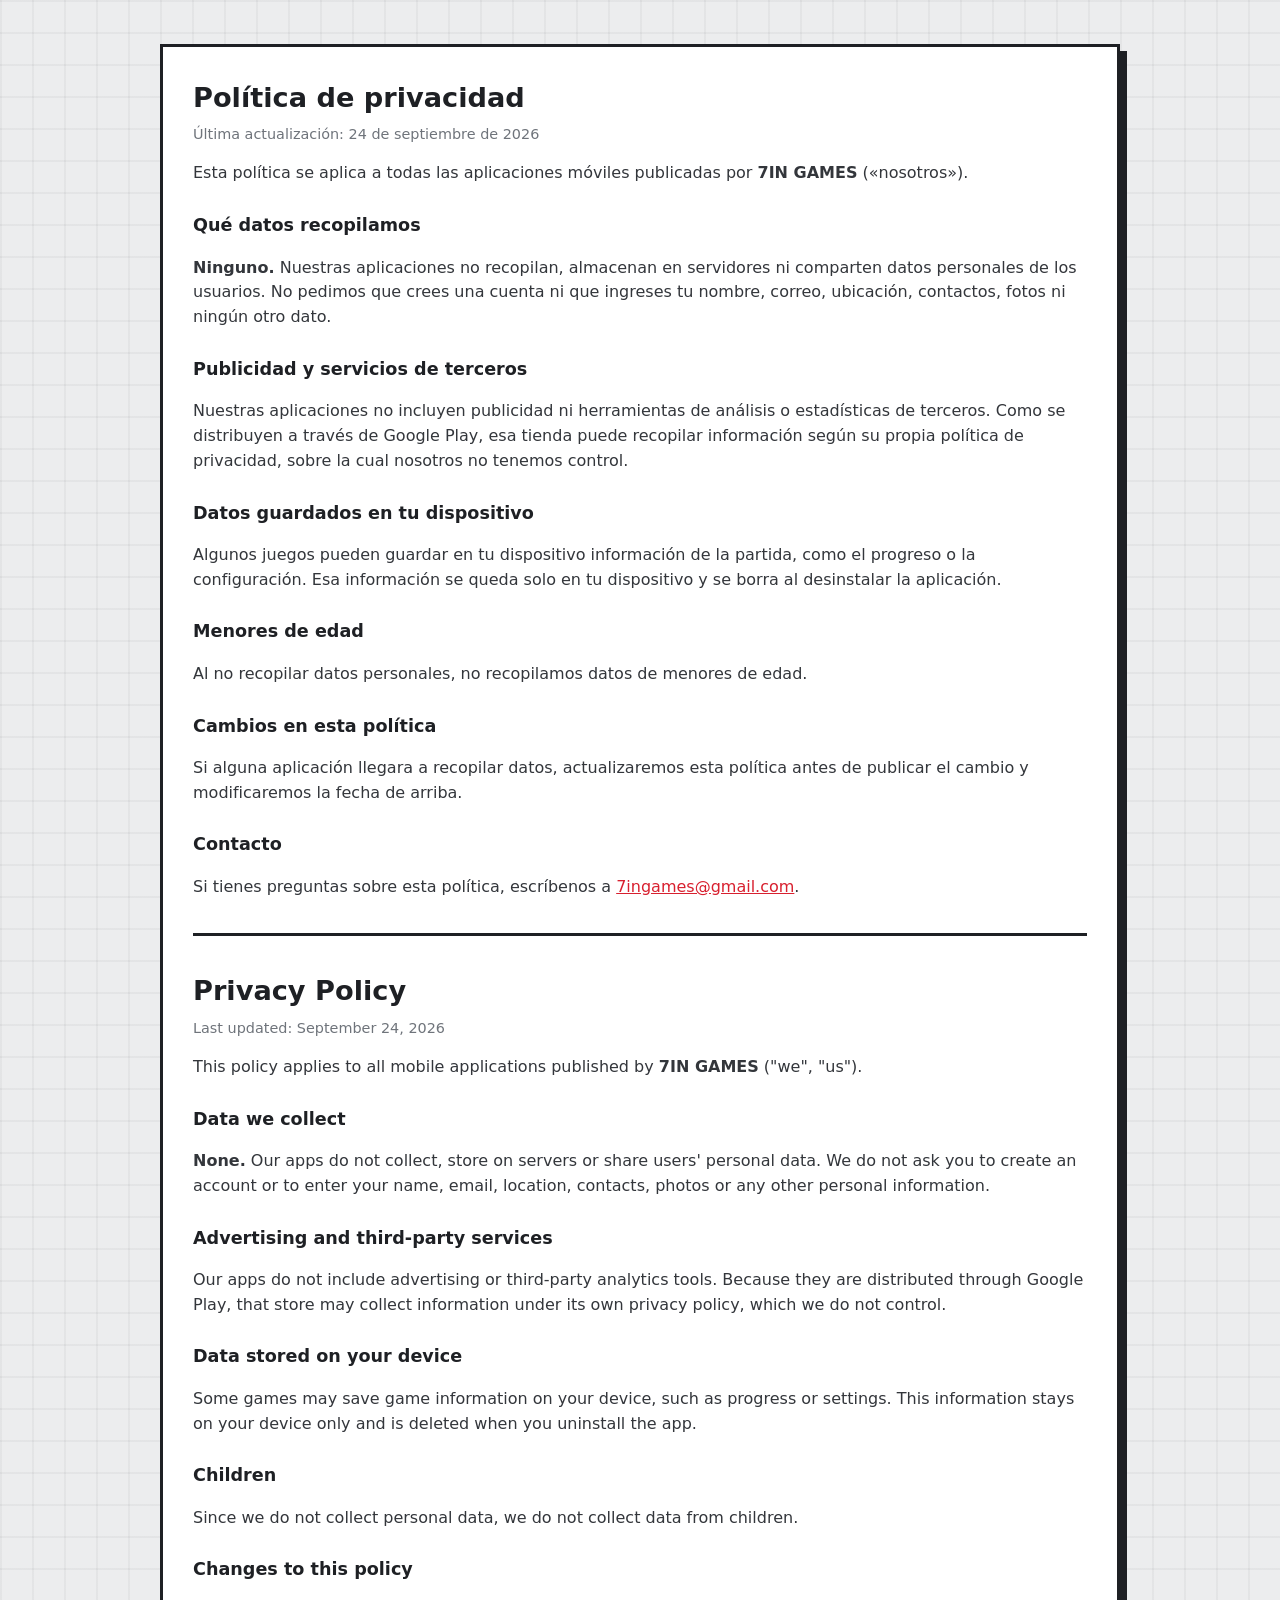
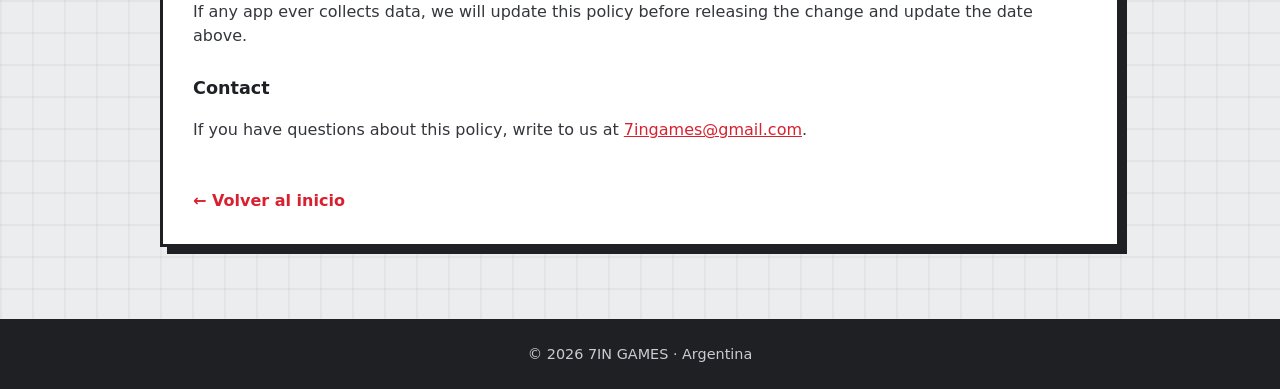
==== privacidad.html @ eb58a45b "Primera versión de la web de 7IN GAMES Página principal con estilo arcade retro (colores del logo ro" ====
<!doctype html>
<html lang="es">
<head>
<meta charset="utf-8">
<meta name="viewport" content="width=device-width, initial-scale=1">
<title>Política de privacidad · 7IN GAMES</title>
<meta name="description" content="Política de privacidad de las aplicaciones de 7IN GAMES. Nuestras apps no recopilan datos personales.">
<link rel="icon" type="image/png" href="logo/7ingames_rojo_icono512.png">
<link rel="stylesheet" href="style.css">
</head>
<body>
<main class="wrap">
  <div class="doc">

    <h1>Política de privacidad</h1>
    <p class="fecha">Última actualización: 24 de septiembre de 2026</p>

    <p>Esta política se aplica a todas las aplicaciones móviles publicadas por <b>7IN GAMES</b> («nosotros»).</p>

    <h2>Qué datos recopilamos</h2>
    <p><b>Ninguno.</b> Nuestras aplicaciones no recopilan, almacenan en servidores ni comparten datos personales de los usuarios. No pedimos que crees una cuenta ni que ingreses tu nombre, correo, ubicación, contactos, fotos ni ningún otro dato.</p>

    <h2>Publicidad y servicios de terceros</h2>
    <p>Nuestras aplicaciones no incluyen publicidad ni herramientas de análisis o estadísticas de terceros. Como se distribuyen a través de Google Play, esa tienda puede recopilar información según su propia política de privacidad, sobre la cual nosotros no tenemos control.</p>

    <h2>Datos guardados en tu dispositivo</h2>
    <p>Algunos juegos pueden guardar en tu dispositivo información de la partida, como el progreso o la configuración. Esa información se queda solo en tu dispositivo y se borra al desinstalar la aplicación.</p>

    <h2>Menores de edad</h2>
    <p>Al no recopilar datos personales, no recopilamos datos de menores de edad.</p>

    <h2>Cambios en esta política</h2>
    <p>Si alguna aplicación llegara a recopilar datos, actualizaremos esta política antes de publicar el cambio y modificaremos la fecha de arriba.</p>

    <h2>Contacto</h2>
    <p>Si tienes preguntas sobre esta política, escríbenos a <a href="mailto:7ingames@gmail.com">7ingames@gmail.com</a>.</p>

    <hr>

    <h1 lang="en">Privacy Policy</h1>
    <p class="fecha" lang="en">Last updated: September 24, 2026</p>

    <p lang="en">This policy applies to all mobile applications published by <b>7IN GAMES</b> ("we", "us").</p>

    <h2 lang="en">Data we collect</h2>
    <p lang="en"><b>None.</b> Our apps do not collect, store on servers or share users' personal data. We do not ask you to create an account or to enter your name, email, location, contacts, photos or any other personal information.</p>

    <h2 lang="en">Advertising and third-party services</h2>
    <p lang="en">Our apps do not include advertising or third-party analytics tools. Because they are distributed through Google Play, that store may collect information under its own privacy policy, which we do not control.</p>

    <h2 lang="en">Data stored on your device</h2>
    <p lang="en">Some games may save game information on your device, such as progress or settings. This information stays on your device only and is deleted when you uninstall the app.</p>

    <h2 lang="en">Children</h2>
    <p lang="en">Since we do not collect personal data, we do not collect data from children.</p>

    <h2 lang="en">Changes to this policy</h2>
    <p lang="en">If any app ever collects data, we will update this policy before releasing the change and update the date above.</p>

    <h2 lang="en">Contact</h2>
    <p lang="en">If you have questions about this policy, write to us at <a href="mailto:7ingames@gmail.com">7ingames@gmail.com</a>.</p>

    <a class="back" href="index.html">← Volver al inicio</a>
  </div>
</main>
<footer>
  <div class="wrap">© 2026 7IN GAMES · Argentina</div>
</footer>
</body>
</html>
---- style.css ----
:root {
  --plate: #ECEDEE;
  --ink: #D8202F;
  --ink-dark: #A9151F;
  --dark: #1E2024;
  --sub: #6F747B;
  --card: #FFFFFF;
}
* { box-sizing: border-box; }
html { scroll-behavior: smooth; }
body {
  margin: 0;
  background-color: var(--plate);
  background-image:
    linear-gradient(rgba(30, 32, 36, .045) 2px, transparent 2px),
    linear-gradient(90deg, rgba(30, 32, 36, .045) 2px, transparent 2px);
  background-size: 32px 32px;
  color: var(--dark);
  font-family: "Segoe UI", system-ui, -apple-system, Roboto, Arial, sans-serif;
  line-height: 1.55;
}
.wrap { max-width: 1000px; margin: 0 auto; padding: 0 20px; }
.display { font-family: "Arial Black", "Segoe UI Black", "Helvetica Neue", Arial, sans-serif; text-transform: uppercase; letter-spacing: .02em; }

/* barra superior */
.top { display: flex; align-items: center; justify-content: space-between; gap: 16px; padding: 18px 20px; max-width: 1000px; margin: 0 auto; }
.brand { display: flex; align-items: center; gap: 12px; color: var(--dark); text-decoration: none; }
.brand img { width: 42px; height: 42px; border-radius: 9px; border: 3px solid var(--dark); }
.brand span { font-size: 1rem; }
.top nav { display: flex; gap: 20px; }
.top nav a { color: var(--dark); text-decoration: none; font-weight: 800; font-size: .85rem; letter-spacing: .08em; text-transform: uppercase; }
.top nav a:hover { color: var(--ink); }

/* portada */
.hero { display: grid; grid-template-columns: 1.05fr .95fr; gap: 44px; align-items: center; padding: 34px 20px 64px; }
.kicker { margin: 0 0 14px; font-size: .8rem; letter-spacing: .14em; color: var(--ink); }
.kicker::before { content: ""; display: inline-block; width: 12px; height: 12px; background: var(--ink); margin-right: 10px; }
.hero h1 { margin: 0 0 16px; font-size: clamp(2rem, 5vw, 3.3rem); line-height: 1.05; }
.hero p.bajada { margin: 0 0 12px; font-size: 1.1rem; color: #3A3E44; max-width: 480px; }
.hero p.pron { margin: 0 0 28px; font-size: .9rem; color: var(--sub); }
.hero p.pron b { color: var(--ink); }
.hero-logo img {
  display: block; width: 100%; height: auto;
  border: 3px solid var(--dark); border-radius: 4.375% / 8.75%;
  box-shadow: 10px 10px 0 var(--dark); transform: rotate(-2deg);
}

.btn {
  display: inline-block; padding: 14px 26px; background: var(--ink); color: #fff; text-decoration: none;
  font-weight: 800; letter-spacing: .05em; text-transform: uppercase;
  border: 3px solid var(--dark); box-shadow: 5px 5px 0 var(--dark);
  transition: transform .08s, box-shadow .08s;
}
.btn:hover { transform: translate(3px, 3px); box-shadow: 2px 2px 0 var(--dark); background: var(--ink-dark); }
.btn.chico { padding: 10px 18px; font-size: .8rem; box-shadow: 4px 4px 0 var(--dark); }

/* cinta arcade */
.strip { height: 16px; background: repeating-linear-gradient(90deg, var(--ink) 0 32px, var(--dark) 32px 64px); }

/* secciones */
section.bloque { padding: 60px 20px 8px; }
h2.titulo { display: flex; align-items: center; gap: 12px; margin: 0 0 26px; font-size: 1.35rem; }
h2.titulo::before { content: ""; width: 16px; height: 16px; background: var(--ink); flex: none; }

.games { display: grid; grid-template-columns: repeat(auto-fit, minmax(280px, 1fr)); gap: 30px; }
.card { display: flex; flex-direction: column; background: var(--card); border: 3px solid var(--dark); box-shadow: 7px 7px 0 var(--dark); }
.thumb {
  aspect-ratio: 16 / 9; display: grid; place-items: center; border-bottom: 3px solid var(--dark); overflow: hidden;
  background: conic-gradient(#F3F4F5 25%, #E4E6E8 0 50%, #F3F4F5 0 75%, #E4E6E8 0) 0 0 / 32px 32px;
}
.thumb .inicial { font-size: 4rem; color: var(--ink); }
.thumb img { width: 100%; height: 100%; object-fit: cover; display: block; }
.card-body { display: flex; flex-direction: column; gap: 10px; padding: 18px 20px 22px; flex: 1; }
.estado { align-self: flex-start; padding: 4px 10px; font-size: .68rem; letter-spacing: .1em; border: 2px solid var(--dark); }
.estado.disponible { background: var(--ink); color: #fff; }
.estado.proximamente { background: #fff; color: var(--dark); }
.card h3 { margin: 0; font-size: 1.2rem; }
.card p { margin: 0; color: #3A3E44; flex: 1; }
.card .btn { align-self: flex-start; margin-top: 6px; }

.contacto { background: var(--card); border: 3px solid var(--dark); box-shadow: 7px 7px 0 var(--dark); padding: 28px; text-align: center; }
.contacto p { margin: 0 0 8px; color: #3A3E44; }
.contacto a.mail { text-transform: none; color: var(--ink); font-size: clamp(1.1rem, 3.4vw, 1.7rem); text-decoration: none; word-break: break-all; }
.contacto a.mail:hover { text-decoration: underline; }

footer { margin-top: 72px; padding: 24px 0; background: var(--dark); color: #C9CCD1; text-align: center; font-size: .9rem; }
footer a { color: #fff; }

/* política de privacidad */
.doc { background: var(--card); border: 3px solid var(--dark); box-shadow: 7px 7px 0 var(--dark); padding: 30px; margin: 44px 0 20px; }
.doc h1 { margin: 0 0 4px; font-size: 1.7rem; }
.doc h2 { font-size: 1.1rem; margin: 26px 0 6px; }
.doc p, .doc li { color: #33363B; }
.doc a { color: var(--ink); }
.doc .fecha { color: var(--sub); font-size: .9rem; margin: 0 0 12px; }
.doc hr { border: 0; border-top: 3px solid var(--dark); margin: 34px 0; }
.back { display: inline-block; margin-top: 30px; color: var(--ink); font-weight: 800; text-decoration: none; }

@media (max-width: 760px) {
  .hero { grid-template-columns: 1fr; gap: 34px; padding-top: 18px; }
  .hero-logo { order: -1; padding: 0 8px; }
  .top nav { gap: 14px; }
  .brand span { display: none; }
}
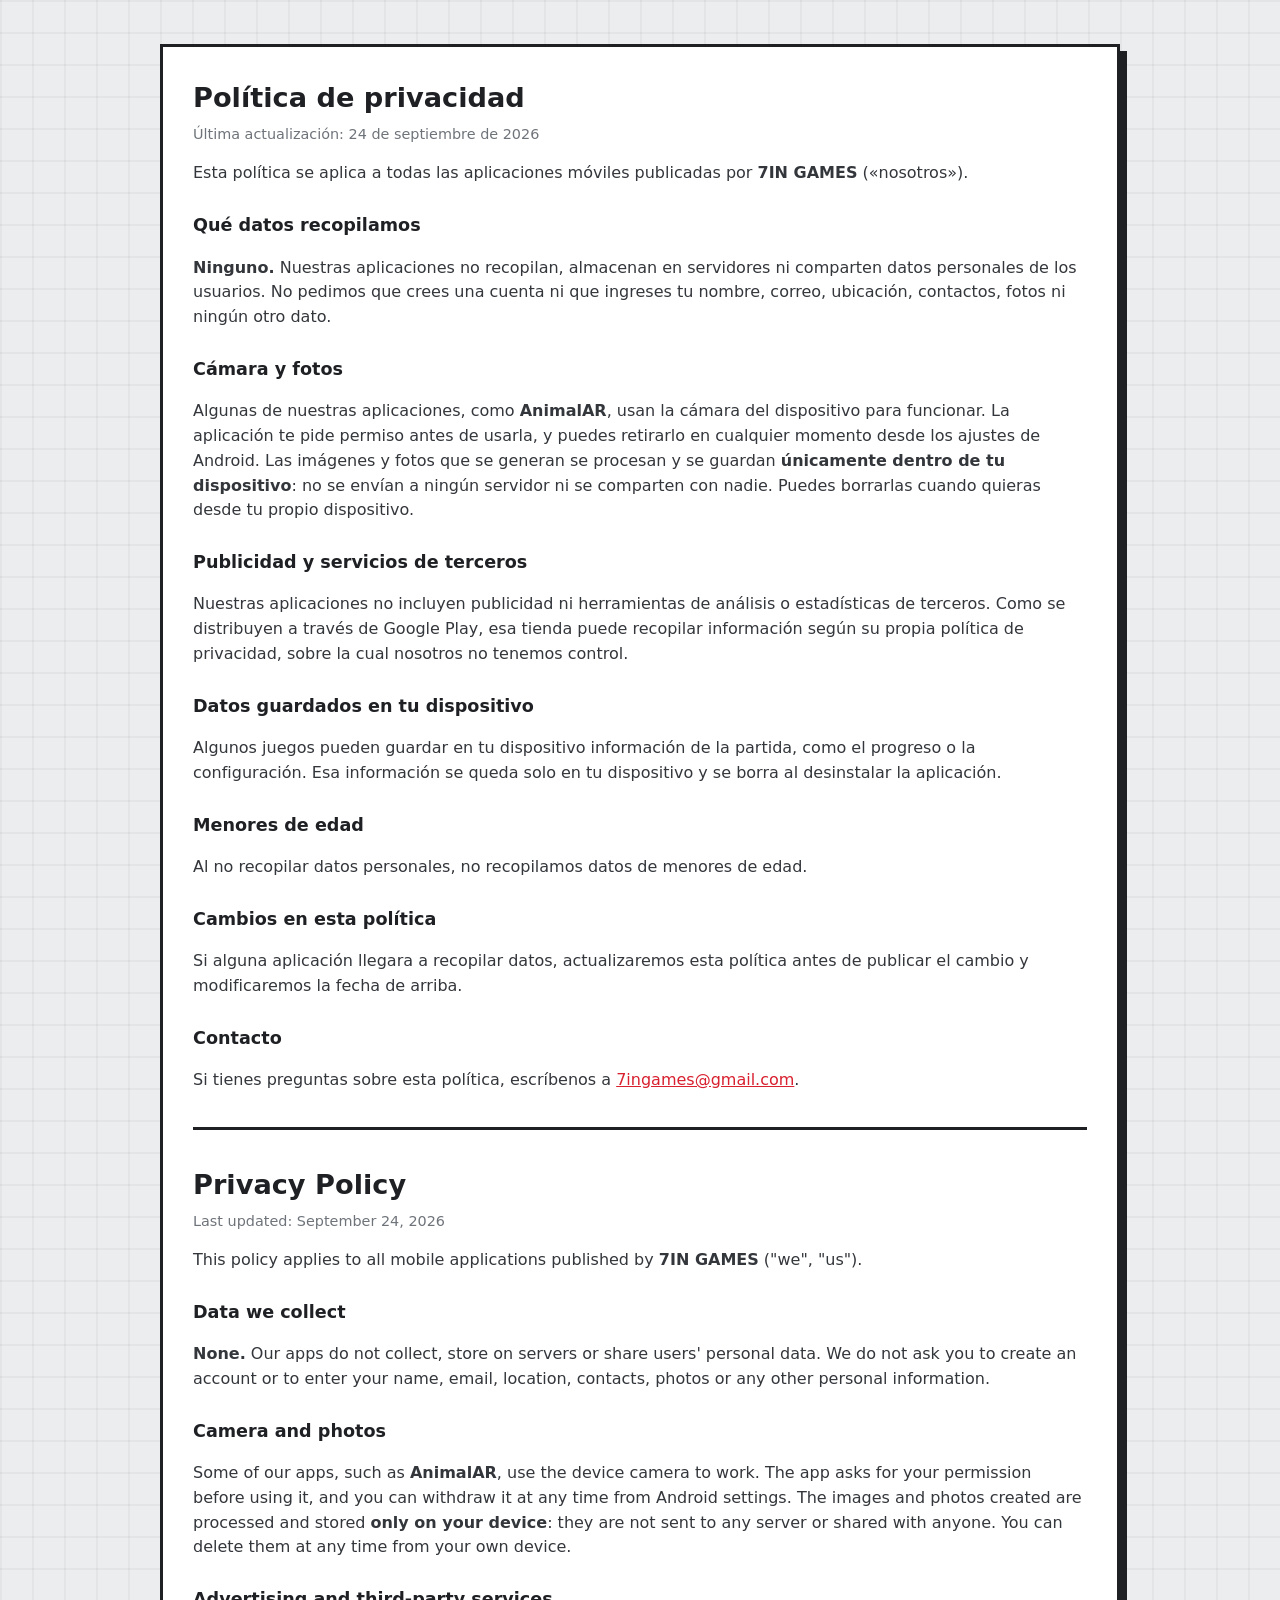
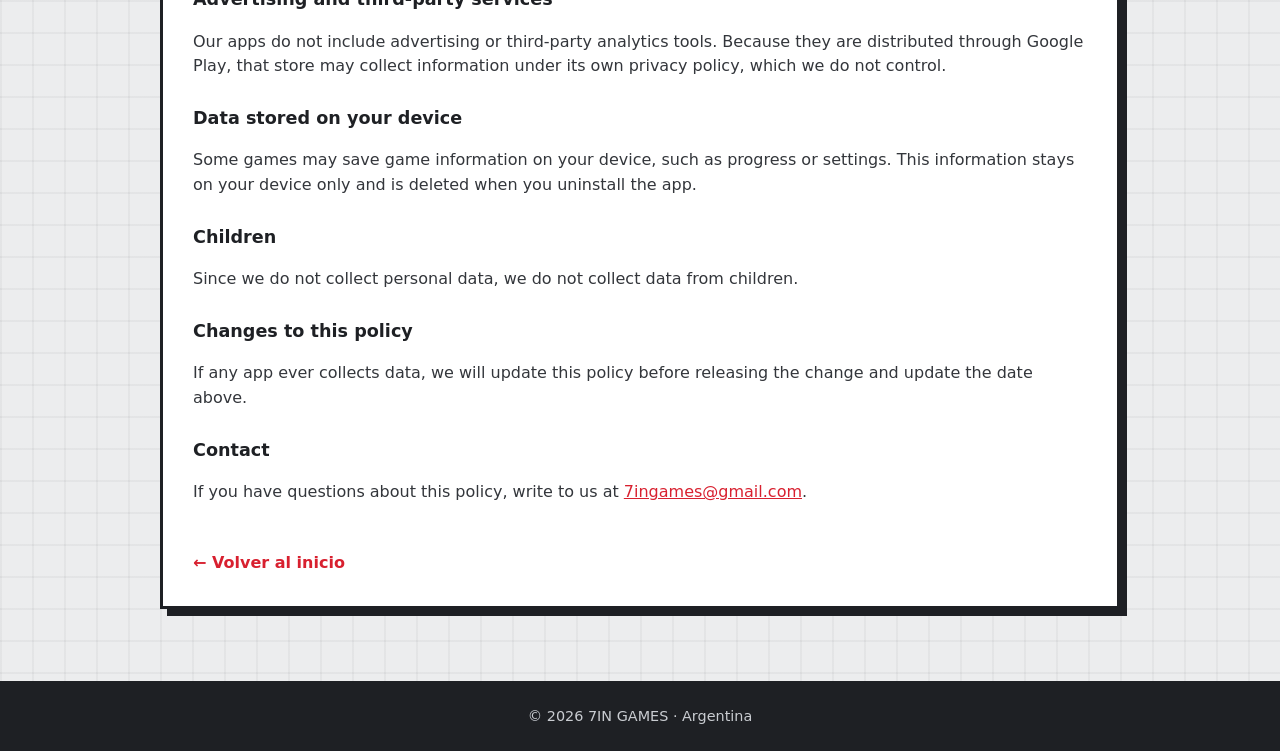
==== commit 937da24f: "Política de privacidad: sección sobre el uso de la cámara AnimalAR usa la cámara del dispositivo. Se" ====
--- a/privacidad.html
+++ b/privacidad.html
@@ -19,6 +19,9 @@
 
     <h2>Qué datos recopilamos</h2>
     <p><b>Ninguno.</b> Nuestras aplicaciones no recopilan, almacenan en servidores ni comparten datos personales de los usuarios. No pedimos que crees una cuenta ni que ingreses tu nombre, correo, ubicación, contactos, fotos ni ningún otro dato.</p>
+
+    <h2>Cámara y fotos</h2>
+    <p>Algunas de nuestras aplicaciones, como <b>AnimalAR</b>, usan la cámara del dispositivo para funcionar. La aplicación te pide permiso antes de usarla, y puedes retirarlo en cualquier momento desde los ajustes de Android. Las imágenes y fotos que se generan se procesan y se guardan <b>únicamente dentro de tu dispositivo</b>: no se envían a ningún servidor ni se comparten con nadie. Puedes borrarlas cuando quieras desde tu propio dispositivo.</p>
 
     <h2>Publicidad y servicios de terceros</h2>
     <p>Nuestras aplicaciones no incluyen publicidad ni herramientas de análisis o estadísticas de terceros. Como se distribuyen a través de Google Play, esa tienda puede recopilar información según su propia política de privacidad, sobre la cual nosotros no tenemos control.</p>
@@ -45,6 +48,9 @@
     <h2 lang="en">Data we collect</h2>
     <p lang="en"><b>None.</b> Our apps do not collect, store on servers or share users' personal data. We do not ask you to create an account or to enter your name, email, location, contacts, photos or any other personal information.</p>
 
+    <h2 lang="en">Camera and photos</h2>
+    <p lang="en">Some of our apps, such as <b>AnimalAR</b>, use the device camera to work. The app asks for your permission before using it, and you can withdraw it at any time from Android settings. The images and photos created are processed and stored <b>only on your device</b>: they are not sent to any server or shared with anyone. You can delete them at any time from your own device.</p>
+
     <h2 lang="en">Advertising and third-party services</h2>
     <p lang="en">Our apps do not include advertising or third-party analytics tools. Because they are distributed through Google Play, that store may collect information under its own privacy policy, which we do not control.</p>
 
